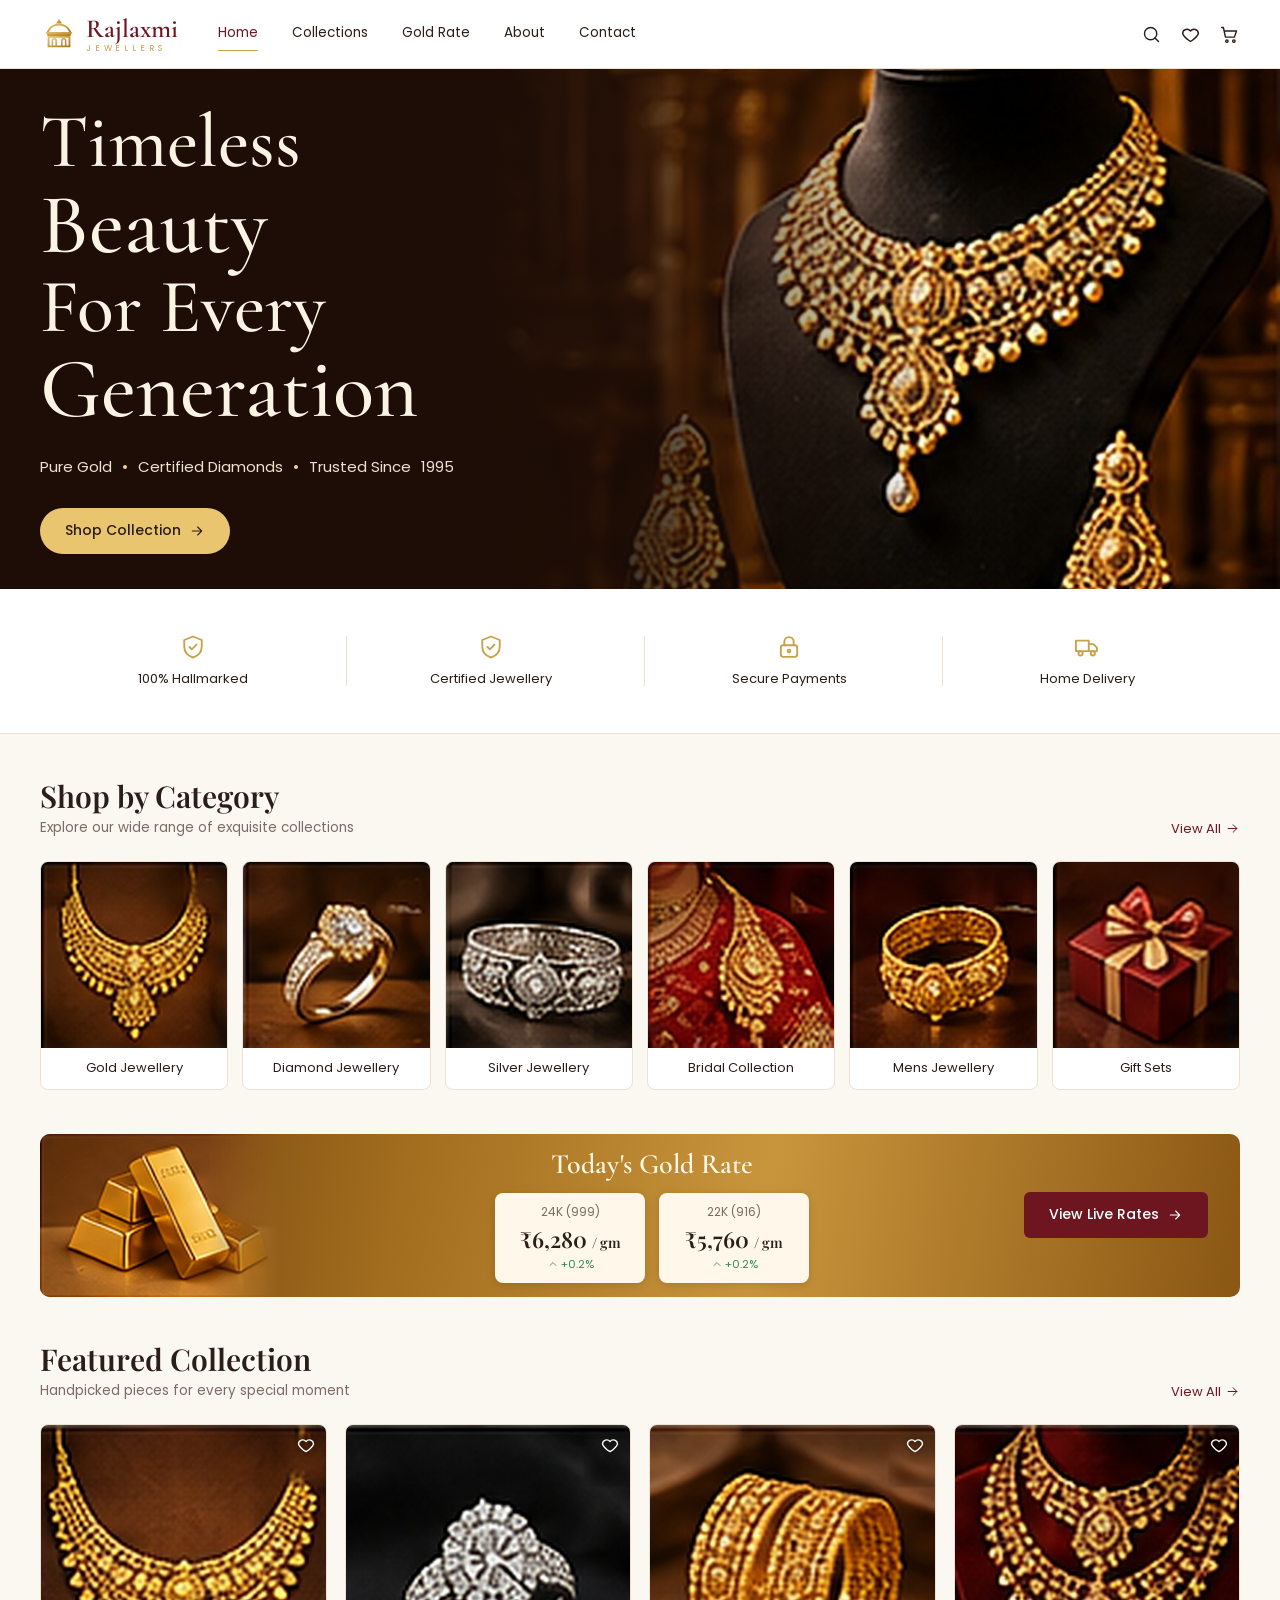
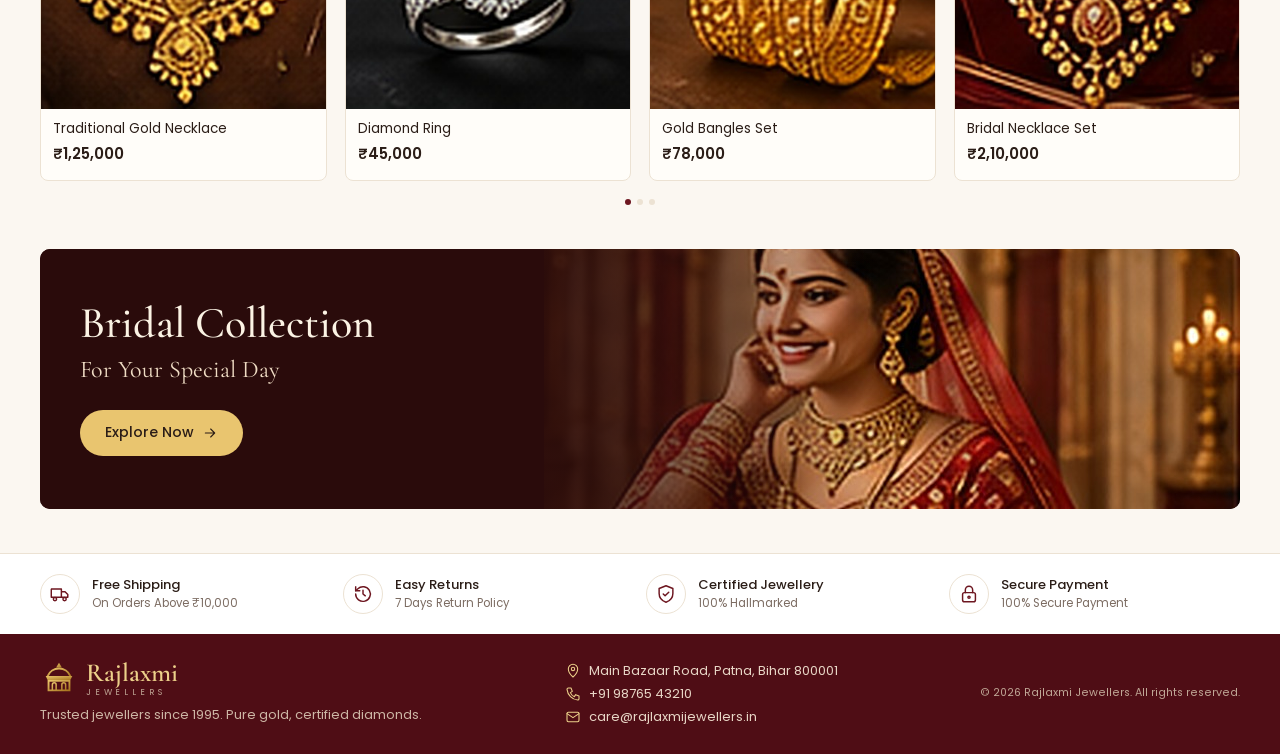
==== index.html @ 5b9be1eb "Add Rajlaxmi Jewellers storefront Static 8-page jewellery site: homepage, category, product, cart, c" ====
<!doctype html>
<html lang="en">
<head>
  <meta charset="utf-8">
  <meta name="viewport" content="width=device-width, initial-scale=1">
  <title>Rajlaxmi Jewellers | Timeless Gold &amp; Diamond Jewellery</title>
  <meta name="description" content="Pure gold, certified diamonds, trusted since 1995. Shop hallmarked necklaces, earrings, bangles and bridal jewellery.">
  <link rel="stylesheet" href="css/style.css">
</head>
<body>
  <header id="site-header"></header>

  <main>
    <section class="hero" style="padding:0">
      <div class="hero-img"><img src="images/hero.jpg" alt="Gold necklace and earrings set on a display bust"></div>
      <div class="container">
        <h1><span>Timeless</span><span class="big">Beauty</span><span>For Every</span><span class="big">Generation</span></h1>
        <p>Pure Gold <i>•</i> Certified Diamonds <i>•</i> Trusted Since <span id="since"></span></p>
        <a href="category.html" class="btn btn-gold">Shop Collection <span data-icon="arrow"></span></a>
      </div>
    </section>

    <div class="features" id="about">
      <div class="container">
        <div><span data-icon="shield"></span>100% Hallmarked</div>
        <div><span data-icon="shield"></span>Certified Jewellery</div>
        <div><span data-icon="lock"></span>Secure Payments</div>
        <div><span data-icon="truck"></span>Home Delivery</div>
      </div>
    </div>

    <section>
      <div class="container">
        <div class="sec-head">
          <div><h2>Shop by Category</h2><p>Explore our wide range of exquisite collections</p></div>
          <a class="link" href="category.html">View All <span data-icon="arrow"></span></a>
        </div>
        <div class="cat-grid" id="catGrid"></div>
      </div>
    </section>

    <section style="padding-top:0" id="gold-rate">
      <div class="container">
        <div class="gold-rate">
          <img src="images/gold-bars.jpg" alt="" aria-hidden="true">
          <div>
            <h3>Today's Gold Rate</h3>
            <div class="rates" id="rates"></div>
          </div>
          <a href="#gold-rate" class="btn btn-primary" id="liveRates">View Live Rates <span data-icon="arrow"></span></a>
        </div>
      </div>
    </section>

    <section style="padding-top:0">
      <div class="container">
        <div class="sec-head">
          <div><h2>Featured Collection</h2><p>Handpicked pieces for every special moment</p></div>
          <a class="link" href="category.html">View All <span data-icon="arrow"></span></a>
        </div>
        <div class="pgrid" id="featured"></div>
        <div class="dots"><i class="on"></i><i></i><i></i></div>
      </div>
    </section>

    <section style="padding-top:0">
      <div class="container">
        <div class="bridal">
          <img src="images/bridal.jpg" alt="Bride wearing traditional gold bridal jewellery">
          <div class="txt">
            <h2>Bridal Collection</h2>
            <p>For Your Special Day</p>
            <a href="category.html?cat=bridal" class="btn btn-gold">Explore Now <span data-icon="arrow"></span></a>
          </div>
        </div>
      </div>
    </section>
  </main>

  <div id="site-footer"></div>

  <script src="js/data.js"></script>
  <script src="js/app.js"></script>
  <script>
    $("#since").textContent = STORE.since;
    $("#catGrid").innerHTML = CATEGORIES.map((c) =>
      `<a class="cat-tile" href="category.html?cat=${c.id}"><img src="${c.img}" alt="${c.name}" loading="lazy"><span>${c.name}</span></a>`).join("");
    const r = STORE.goldRate;
    $("#rates").innerHTML = [["24K (999)", r.k24, r.change24], ["22K (916)", r.k22, r.change22]].map(([k, v, ch]) =>
      `<div class="rate"><small>${k}</small><b>${inr(v)} <em>/ gm</em></b><i>${icon("up")} +${ch}%</i></div>`).join("");
    $("#liveRates").onclick = (e) => { e.preventDefault(); toast(`Rates updated today · 24K ${inr(r.k24)}/gm`); };
    $("#featured").innerHTML = FEATURED.map((f) => productCard(findProduct(f.id), f)).join("");
    $$("[data-icon]").forEach((s) => (s.outerHTML = icon(s.dataset.icon)));
  </script>
</body>
</html>
---- css/style.css ----
@import url("https://fonts.googleapis.com/css2?family=Cormorant+Garamond:wght@500;600&family=Playfair+Display:wght@500;600&family=Poppins:wght@300;400;500;600&display=swap");

:root {
  --maroon: #6d1620;
  --maroon-d: #4f0d15;
  --gold: #c9a14a;
  --gold-l: #ecd08a;
  --gold-btn: #e9c56f;
  --gold-soft: #f8ecd2;
  --cream: #fbf7f1;
  --card: #fffdf9;
  --ink: #2b1d17;
  --muted: #7c6c62;
  --line: #ece2d3;
  --green: #2e8b57;
  --red: #c0392b;
  --radius: 8px;
  --shadow: 0 4px 18px rgba(79, 13, 21, 0.08);
  --display: "Cormorant Garamond", Georgia, serif;
  --serif: "Playfair Display", Georgia, serif;
  --sans: "Poppins", system-ui, sans-serif;
}

* { box-sizing: border-box; margin: 0; padding: 0; }
html { scroll-behavior: smooth; }
body { font-family: var(--sans); color: var(--ink); background: var(--cream); font-size: 14px; line-height: 1.55; overflow-x: hidden; }
a { color: inherit; text-decoration: none; }
button, input, select { font: inherit; color: inherit; }
button { cursor: pointer; background: none; border: 0; }
img, svg { display: block; max-width: 100%; }
h1, h2, h3 { font-family: var(--serif); font-weight: 500; line-height: 1.2; color: var(--ink); }
.container { width: min(1200px, 100% - 32px); margin-inline: auto; }
.narrow { width: min(760px, 100% - 32px); }
.muted { color: var(--muted); }
.ic { width: 20px; height: 20px; flex: none; }
[hidden] { display: none !important; }

/* Buttons */
.btn { display: inline-flex; align-items: center; justify-content: center; gap: 8px; padding: 11px 24px; border-radius: 6px; font-weight: 500; transition: .2s; border: 1px solid transparent; white-space: nowrap; }
.btn .ic { width: 16px; height: 16px; }
.btn-primary { background: var(--maroon); color: #fff; }
.btn-primary:hover { background: var(--maroon-d); }
.btn-primary:disabled { opacity: .7; cursor: wait; }
.btn-gold { background: var(--gold-btn); color: var(--ink); border-radius: 30px; }
.btn-gold:hover { background: var(--gold-l); }
.btn-soft { background: var(--gold-soft); color: var(--maroon-d); }
.btn-soft:hover { background: #f3e0b8; }
.btn-sm { padding: 8px 16px; font-size: 13px; }
.btn-block { width: 100%; padding: 14px; }
.link { color: var(--maroon); font-size: 13px; display: inline-flex; align-items: center; gap: 4px; }
.link .ic { width: 15px; height: 15px; }

/* Header */
#site-header { background: #fff; border-bottom: 1px solid var(--line); position: sticky; top: 0; z-index: 20; }
.header-row { display: flex; align-items: center; gap: 40px; height: 68px; position: relative; }
.logo { display: flex; align-items: center; gap: 8px; }
.logo-mark { width: 38px; height: 38px; }
.logo span { display: flex; flex-direction: column; line-height: 1; }
.logo b { font-family: var(--display); font-size: 26px; font-weight: 600; color: var(--maroon); }
.logo small { font-size: 8.5px; letter-spacing: .45em; color: var(--gold); margin-top: 2px; }
.nav { display: flex; gap: 34px; }
.nav a { font-size: 13.5px; padding: 6px 0; border-bottom: 1.5px solid transparent; }
.nav a:hover, .nav a.active { color: var(--maroon); border-color: var(--gold); }
.header-actions { margin-left: auto; display: flex; gap: 18px; align-items: center; }
.icon-btn { position: relative; display: grid; place-items: center; color: var(--ink); }
.icon-btn:hover { color: var(--maroon); }
.icon-btn .ic { width: 21px; height: 21px; }
.cart-count { position: absolute; top: -6px; right: -8px; background: var(--maroon); color: #fff; font-style: normal; font-size: 10px; min-width: 16px; height: 16px; border-radius: 8px; display: grid; place-items: center; padding: 0 4px; }
.menu-btn { display: none; }
.search-bar { display: flex; gap: 8px; padding: 0 0 14px; }
.search-bar input { flex: 1; min-width: 0; border: 1px solid var(--line); border-radius: 6px; padding: 9px 14px; outline: none; background: var(--cream); }

/* Hero */
.hero { position: relative; background: #1d0d06; color: #fff; overflow: hidden; }
.hero-img { position: absolute; inset: 0 0 0 auto; width: 62%; }
.hero-img img { width: 100%; height: 100%; object-fit: cover; }
.hero-img::before { content: ""; position: absolute; inset: 0; background: linear-gradient(90deg, #1d0d06 0%, #1d0d06cc 20%, transparent 55%); z-index: 1; }
.hero .container { position: relative; z-index: 2; min-height: 520px; display: flex; flex-direction: column; justify-content: center; align-items: flex-start; }
.hero h1 { font-family: var(--display); font-weight: 500; font-size: clamp(42px, 6vw, 76px); line-height: 1.02; color: #fbf3e4; }
.hero h1 span { display: block; }
.hero h1 .big { font-size: 1.12em; }
.hero p { margin: 22px 0 30px; font-size: 15px; color: #f0e2cf; display: flex; gap: 10px; flex-wrap: wrap; }
.hero p i { font-style: normal; color: var(--gold-l); }

/* Feature row */
.features { background: #fff; border-bottom: 1px solid var(--line); padding: 0; }
.features .container { display: grid; grid-template-columns: repeat(4, 1fr); }
.features div { display: flex; flex-direction: column; align-items: center; gap: 8px; padding: 22px 8px; font-size: 13px; position: relative; text-align: center; }
.features div + div::before { content: ""; position: absolute; left: 0; top: 25%; bottom: 25%; width: 1px; background: var(--line); }
.features .ic { width: 28px; height: 28px; color: var(--gold); }

/* Sections */
section { padding: 44px 0; }
.sec-head { display: flex; align-items: flex-end; justify-content: space-between; gap: 16px; margin-bottom: 22px; }
.sec-head h2 { font-size: 30px; font-weight: 600; }
.sec-head p { color: var(--muted); font-size: 13.5px; margin-top: 4px; }

/* Category tiles */
.cat-grid { display: grid; grid-template-columns: repeat(6, 1fr); gap: 14px; }
.cat-tile { background: #fff; border: 1px solid var(--line); border-radius: var(--radius); overflow: hidden; text-align: center; transition: .25s; }
.cat-tile:hover { box-shadow: var(--shadow); transform: translateY(-3px); }
.cat-tile img { aspect-ratio: 1; width: 100%; object-fit: cover; }
.cat-tile span { display: block; padding: 10px 6px; font-size: 13px; }

/* Gold rate */
.gold-rate { position: relative; border-radius: 10px; overflow: hidden; background: linear-gradient(100deg, #6b3d0e 0%, #a26d1e 30%, #c9953c 60%, #8a5714 100%); display: grid; grid-template-columns: 240px 1fr auto; align-items: center; gap: 24px; padding-right: 32px; min-height: 160px; }
.gold-rate > img { height: 100%; width: 100%; object-fit: cover; -webkit-mask-image: linear-gradient(90deg, #000 70%, transparent); mask-image: linear-gradient(90deg, #000 70%, transparent); }
.gold-rate h3 { font-family: var(--display); font-size: 28px; color: #fff8e8; text-align: center; margin-bottom: 12px; font-weight: 600; }
.rates { display: flex; gap: 14px; justify-content: center; flex-wrap: wrap; }
.rate { background: #fff8ea; border-radius: 8px; padding: 10px 22px; text-align: center; min-width: 150px; box-shadow: 0 2px 10px #0002; }
.rate small { display: block; font-size: 12px; color: var(--muted); }
.rate b { font-family: var(--serif); font-size: 22px; font-weight: 600; color: var(--ink); }
.rate b em { font-style: normal; font-size: 14px; }
.rate i { display: flex; align-items: center; justify-content: center; gap: 2px; font-style: normal; font-size: 11px; color: var(--green); }
.rate i .ic { width: 12px; height: 12px; }

/* Product card */
.pgrid { display: grid; grid-template-columns: repeat(4, 1fr); gap: 18px; }
.pgrid.cols-3 { grid-template-columns: repeat(3, 1fr); gap: 14px; }
.pcard { position: relative; background: var(--card); border: 1px solid var(--line); border-radius: var(--radius); overflow: hidden; transition: .25s; min-width: 0; }
.pcard:hover { box-shadow: var(--shadow); transform: translateY(-3px); }
.pcard-img { display: block; aspect-ratio: 1 / 1; overflow: hidden; background: #2a1408; }
.cols-3 .pcard-img { aspect-ratio: 73 / 86; }
.pcard-img img { width: 100%; height: 100%; object-fit: cover; transition: transform .4s; }
.pcard:hover .pcard-img img { transform: scale(1.05); }
.wish { position: absolute; top: 10px; right: 10px; color: #fff; filter: drop-shadow(0 1px 2px #0008); }
.wish .ic { width: 20px; height: 20px; }
.wish.on { color: #e14b5a; }
.wish.on .ic { fill: currentColor; }
.pcard-body { padding: 10px 12px 14px; display: flex; flex-direction: column; gap: 2px; }
.pcard-name { font-size: 13.5px; }
.pcard-name:hover { color: var(--maroon); }
.pcard-price { font-size: 15px; font-weight: 600; }
.dots { display: flex; justify-content: center; gap: 6px; margin-top: 18px; }
.dots i { width: 6px; height: 6px; border-radius: 50%; background: var(--line); }
.dots i.on { background: var(--maroon); }

/* Bridal banner */
.bridal { position: relative; border-radius: 10px; overflow: hidden; background: #2a0b0b; min-height: 260px; display: flex; align-items: center; }
.bridal img { position: absolute; inset: 0 0 0 auto; width: 58%; height: 100%; object-fit: cover; }
.bridal::before { content: ""; position: absolute; inset: 0; background: linear-gradient(90deg, #2a0b0b 38%, #2a0b0bb0 50%, transparent 70%); z-index: 1; }
.bridal .txt { position: relative; z-index: 2; padding: 36px 40px; }
.bridal h2 { font-family: var(--display); font-size: 44px; color: #fbf3e4; font-weight: 500; line-height: 1; }
.bridal p { font-family: var(--display); font-size: 24px; color: #efdcc4; margin: 6px 0 22px; }

/* Service strip + footer */
.service-strip { background: #fff; border-top: 1px solid var(--line); }
.service-strip .container { display: grid; grid-template-columns: repeat(4, 1fr); gap: 12px; padding: 20px 0; }
.service-strip div { display: flex; align-items: center; gap: 12px; }
.service-strip .ic { width: 22px; height: 22px; padding: 8px; border: 1px solid var(--line); border-radius: 50%; color: var(--maroon); box-sizing: content-box; }
.service-strip b { display: block; font-size: 13px; font-weight: 500; }
.service-strip small { display: block; font-size: 11.5px; color: var(--muted); }
.footer { background: var(--maroon-d); color: #e8d6c6; font-size: 13px; }
.footer .container { display: flex; justify-content: space-between; align-items: center; gap: 24px; padding: 24px 0; flex-wrap: wrap; }
.footer .logo b { color: var(--gold-l); }
.footer .container > div:first-child p { margin-top: 8px; color: #cdb6a5; }
.footer p { display: flex; gap: 8px; align-items: center; margin: 3px 0; }
.footer p .ic { width: 16px; height: 16px; color: var(--gold-l); }
.footer small { color: #bfa695; }

/* Breadcrumb */
.crumbs { font-size: 12.5px; color: var(--muted); padding: 18px 0; display: flex; gap: 8px; flex-wrap: wrap; }
.crumbs a:hover { color: var(--maroon); }
.crumbs b { font-weight: 400; color: var(--ink); }

/* Category page */
.shop { display: grid; grid-template-columns: 220px 1fr; gap: 32px; padding-bottom: 50px; align-items: start; }
.shop > * { min-width: 0; }
.filters h4 { font-size: 14px; font-weight: 600; margin: 4px 0 12px; }
.fgroup { margin-bottom: 26px; }
.fcats a { display: block; padding: 7px 12px; font-size: 13px; border-radius: 4px; }
.fcats a.active { background: var(--gold-soft); color: var(--maroon); }
.fcats a:hover { color: var(--maroon); }
.fgroup label { display: flex; align-items: center; gap: 10px; font-size: 13px; padding: 4px 0; cursor: pointer; }
input[type="checkbox"], input[type="radio"] { accent-color: var(--maroon); width: 15px; height: 15px; }
.range { position: relative; height: 18px; }
.range input { position: absolute; inset: 0; width: 100%; pointer-events: none; appearance: none; -webkit-appearance: none; background: none; z-index: 2; }
.range input::-webkit-slider-thumb { pointer-events: auto; -webkit-appearance: none; width: 14px; height: 14px; border-radius: 50%; background: var(--maroon); cursor: pointer; }
.range input::-moz-range-thumb { pointer-events: auto; width: 14px; height: 14px; border: 0; border-radius: 50%; background: var(--maroon); cursor: pointer; }
.range .track { position: absolute; top: 8px; left: 0; right: 0; height: 2px; background: var(--line); }
.range .fill { position: absolute; top: 8px; height: 2px; background: var(--maroon); }
.range-vals { font-size: 12px; color: var(--muted); margin-top: 8px; }
.select { border: 1px solid var(--line); background: #fff; border-radius: 6px; padding: 8px 12px; font-size: 13px; outline: none; }
.shop-head { display: flex; justify-content: space-between; align-items: flex-start; gap: 12px; margin-bottom: 18px; flex-wrap: wrap; }
.shop-head h1 { font-size: 26px; font-weight: 600; }
.shop-head p { font-size: 12.5px; color: var(--muted); }
.shop-head label { font-size: 12.5px; display: flex; align-items: center; gap: 10px; }
.filter-toggle { display: none; }
.empty { text-align: center; padding: 50px 20px; background: #fff; border: 1px dashed var(--line); border-radius: var(--radius); }

/* Product page */
.pdp { display: grid; grid-template-columns: 1.15fr 1fr; gap: 40px; padding-bottom: 36px; }
.pdp > * { min-width: 0; }
.gallery { display: grid; grid-template-columns: 76px 1fr; gap: 12px; align-self: start; }
.thumbs { display: flex; flex-direction: column; gap: 10px; }
.thumbs button { aspect-ratio: 1; border-radius: 6px; overflow: hidden; border: 1.5px solid var(--line); background: #fff; display: grid; place-items: center; color: var(--muted); }
.thumbs button.active { border-color: var(--gold); }
.thumbs img { width: 100%; height: 100%; object-fit: cover; }
.thumbs .ic { width: 22px; height: 22px; }
.main-img { position: relative; border-radius: 8px; overflow: hidden; aspect-ratio: 161 / 208; background: #3a0d12; max-height: 640px; }
.main-img img { width: 100%; height: 100%; object-fit: cover; }
.main-img .wish { top: 14px; right: 14px; }
.pinfo .tag { display: inline-block; background: var(--gold-l); color: var(--ink); font-size: 11px; padding: 2px 8px; border-radius: 3px; }
.pinfo h1 { font-size: 30px; font-weight: 600; margin: 8px 0 4px; }
.code { font-size: 12.5px; color: var(--muted); }
.rating { display: flex; align-items: center; gap: 6px; margin: 8px 0 16px; font-size: 12.5px; color: var(--muted); }
.star-row { display: inline-flex; gap: 1px; color: #d8cbb5; }
.star-row .ic { width: 15px; height: 15px; fill: currentColor; stroke: none; }
.star-row .ic.on { color: #e8a317; }
.price-line { display: flex; justify-content: space-between; align-items: flex-end; flex-wrap: wrap; gap: 8px; }
.price-line b { font-family: var(--serif); font-size: 34px; font-weight: 600; }
.stock { color: var(--green); font-size: 12.5px; display: flex; align-items: center; gap: 6px; }
.stock::before { content: ""; width: 8px; height: 8px; border-radius: 50%; background: currentColor; }
.opt { margin-top: 20px; }
.opt h4 { font-size: 13px; font-weight: 500; margin-bottom: 8px; }
.chips { display: flex; gap: 10px; flex-wrap: wrap; }
.chip { border: 1px solid var(--line); background: #fff; padding: 8px 14px; border-radius: 4px; font-size: 13px; }
.chip.active { border: 1.5px solid var(--ink); font-weight: 500; }
.opt .select { width: 100%; padding: 11px 12px; }
.buy-grid { display: grid; grid-template-columns: auto 1fr; gap: 12px 16px; margin-top: 24px; align-items: center; }
.buy-grid .btn-soft { grid-column: 2; }
.qty { display: inline-flex; align-items: center; border: 1px solid var(--line); border-radius: 4px; background: #fff; }
.qty button { width: 34px; height: 38px; font-size: 18px; color: var(--muted); }
.qty button:hover { color: var(--maroon); }
.qty input { width: 40px; text-align: center; border: 0; outline: none; background: none; }
.qty.sm button { width: 28px; height: 30px; font-size: 16px; }
.qty.sm input { width: 30px; }
.trust-row { display: grid; grid-template-columns: repeat(4, 1fr); gap: 8px; margin: 28px 0; }
.trust-row div { display: flex; align-items: center; gap: 6px; font-size: 11.5px; color: var(--muted); }
.trust-row .ic { width: 22px; height: 22px; color: var(--gold); }
.tab-btns { display: flex; gap: 46px; border-bottom: 1px solid var(--line); overflow-x: auto; }
.tab-btns button { padding: 10px 0; font-size: 13.5px; color: var(--muted); border-bottom: 2px solid transparent; white-space: nowrap; }
.tab-btns button.active { color: var(--maroon); border-color: var(--maroon); font-weight: 500; }
.tab-pane { display: none; padding: 18px 0 40px; font-size: 13.5px; color: #4a3b33; }
.tab-pane.active { display: block; }
.tab-pane ul { padding-left: 20px; margin-top: 12px; }
.tab-pane li { margin: 6px 0; }
.tab-pane li::marker { color: var(--maroon); }
.spec { width: 100%; border-collapse: collapse; }
.spec td { padding: 9px 0; border-bottom: 1px solid var(--line); }
.spec td:first-child { color: var(--muted); width: 40%; }
.review { padding: 12px 0; border-bottom: 1px solid var(--line); }

/* Cart */
.cart-head { display: flex; justify-content: space-between; align-items: baseline; margin: 30px 0 22px; }
.cart-head h1 { font-size: 30px; font-weight: 600; }
.cart-head h1 small { font-family: var(--sans); font-size: 14px; font-weight: 400; color: var(--muted); }
.cart-head button { color: var(--red); font-size: 13px; }
.citem { display: grid; grid-template-columns: auto 104px 1fr auto; gap: 18px; align-items: center; padding: 14px 0; border-bottom: 1px solid var(--line); }
.citem .thumb { aspect-ratio: 1; border-radius: 6px; overflow: hidden; }
.citem .thumb img { width: 100%; height: 100%; object-fit: cover; }
.citem h4 { font-size: 14.5px; font-weight: 500; }
.citem small { font-size: 12.5px; color: var(--muted); }
.citem .right { display: flex; flex-direction: column; justify-content: space-between; align-items: flex-end; align-self: stretch; padding: 4px 0; }
.citem .right b { font-weight: 500; font-size: 15px; }
.citem .x { color: var(--muted); }
.citem .x:hover { color: var(--red); }
.citem .x .ic { width: 16px; height: 16px; }
.citem .qty { margin-top: 12px; }
.citem.off .thumb, .citem.off h4, .citem.off .right b { opacity: .45; }
.price-box { border-top: 1px solid var(--line); margin: 26px 0 56px; padding-top: 22px; }
.price-box h3 { font-size: 21px; margin-bottom: 14px; }
.sum-row { display: flex; justify-content: space-between; padding: 6px 0; font-size: 14px; color: #4a3b33; }
.sum-row.total { border-top: 1px solid var(--line); margin-top: 10px; padding-top: 16px; font-size: 19px; font-weight: 600; color: var(--ink); }
.price-box .btn { margin-top: 18px; }

/* Checkout */
.stepper { list-style: none; display: flex; justify-content: center; align-items: flex-start; margin: 26px 0 30px; }
.stepper li { display: flex; flex-direction: column; align-items: center; gap: 4px; font-size: 12.5px; color: var(--muted); position: relative; width: 120px; }
.stepper li:not(:last-child)::after { content: ""; position: absolute; top: 13px; left: calc(50% + 20px); width: calc(100% - 40px); height: 1px; background: var(--line); }
.stepper li span { width: 26px; height: 26px; border-radius: 50%; display: grid; place-items: center; font-size: 12px; background: #eee6da; color: var(--muted); }
.stepper li em { font-style: normal; }
.stepper li.active { color: var(--maroon); font-weight: 500; }
.stepper li.active span { background: var(--maroon); color: #fff; }
.stepper.inline li { flex-direction: row; gap: 10px; width: 170px; }
.stepper.inline li:not(:last-child)::after { top: 13px; left: auto; right: 10px; width: 46px; }
.checkout { display: grid; grid-template-columns: 1fr 1fr; gap: 48px; }
.checkout > * { min-width: 0; }
.checkout h2 { font-size: 21px; font-weight: 600; margin-bottom: 16px; }
.field { margin-bottom: 14px; }
.field label { display: block; font-size: 12.5px; margin-bottom: 5px; }
.field input, .field select { width: 100%; border: 1px solid var(--line); border-radius: 5px; padding: 10px 12px; background: #fff; outline: none; }
.field input:focus, .field select:focus { border-color: var(--gold); box-shadow: 0 0 0 3px #c9a14a22; }
.field.err input, .field.err select { border-color: var(--red); }
.field .msg { color: var(--red); font-size: 11.5px; display: none; margin-top: 3px; }
.field.err .msg { display: block; }
.mini-item { display: grid; grid-template-columns: 52px 1fr; gap: 14px; align-items: start; padding: 10px 0; font-size: 13px; }
.mini-item img { width: 52px; height: 52px; border-radius: 4px; object-fit: cover; }
.mini-item b { display: block; text-align: right; font-weight: 500; margin-top: 4px; }
.mini-list { border-bottom: 1px solid var(--line); padding-bottom: 10px; margin-bottom: 14px; }
.default-addr { display: flex; gap: 8px; align-items: center; margin-top: 18px; font-size: 13px; }
.checkout-cta { margin: 26px 0 56px; }

/* Payment */
.pay-title { font-size: 16px; font-weight: 500; margin-bottom: 12px; }
.pay-opt { display: flex; align-items: center; gap: 14px; border: 1px solid var(--line); border-radius: 6px; padding: 14px 16px; margin-bottom: 10px; cursor: pointer; background: #fff; font-size: 13.5px; flex-wrap: wrap; }
.pay-opt:has(input:checked) { border-color: var(--maroon); background: #fffaf3; }
.pay-opt input { width: 18px; height: 18px; }
.pay-opt .logos { margin-left: auto; display: flex; gap: 5px; }
.pay-opt .logos i { font-style: normal; font-size: 10px; font-weight: 700; padding: 2px 6px; border-radius: 3px; border: 1px solid var(--line); background: #fff; }
.pay-extra { padding: 4px 16px 14px 48px; margin: -6px 0 10px; display: none; }
.pay-opt:has(input:checked) + .pay-extra { display: block; }
.pay-extra .field { margin-bottom: 10px; }
.pay-extra .row { display: grid; grid-template-columns: 1fr 1fr; gap: 10px; }
.secure-box { display: flex; gap: 12px; align-items: center; margin: 24px 0; }
.secure-box .ic { width: 28px; height: 28px; color: var(--gold); }
.secure-box b { font-weight: 500; font-size: 13.5px; }
.secure-box small { display: block; color: var(--muted); font-size: 12px; }

/* Success */
.success { text-align: center; padding: 50px 0 60px; }
.tick { width: 74px; height: 74px; border-radius: 50%; background: var(--green); color: #fff; display: grid; place-items: center; margin: 0 auto 22px; animation: pop .45s ease; }
.tick .ic { width: 40px; height: 40px; stroke-width: 2.6; }
@keyframes pop { from { transform: scale(.4); opacity: 0; } }
.success h1 { font-size: 28px; font-weight: 600; }
.success > p { color: var(--muted); margin-top: 10px; font-size: 13.5px; }
.order-kv { text-align: left; border: 1px solid var(--line); border-radius: 6px; padding: 8px 20px; margin: 30px 0; background: #fff; }
.order-kv div { display: flex; justify-content: space-between; gap: 12px; padding: 9px 0; font-size: 13.5px; color: var(--muted); }
.order-kv div + div { border-top: 1px solid #f3ece2; }
.order-kv b { color: var(--ink); font-weight: 500; text-align: right; }
.success .text-link { display: inline-block; margin-top: 18px; color: var(--maroon); text-decoration: underline; text-underline-offset: 4px; font-weight: 500; }

/* Account */
.acct { display: grid; grid-template-columns: 200px 1fr; gap: 40px; padding: 30px 0 60px; align-items: start; }
.acct > * { min-width: 0; }
.acct-side h3 { font-family: var(--sans); font-size: 14.5px; font-weight: 500; margin-bottom: 14px; }
.acct-side a { display: flex; align-items: center; gap: 10px; padding: 9px 12px; font-size: 13px; border-radius: 4px; }
.acct-side a .ic { width: 17px; height: 17px; }
.acct-side a.active { background: var(--gold-soft); color: var(--maroon); }
.acct-side a:hover { color: var(--maroon); }
.acct h1 { font-size: 24px; font-weight: 600; margin-bottom: 18px; }
.acct-pane { display: none; }
.acct-pane.active { display: block; }
.ocard { background: #fff; border: 1px solid var(--line); border-radius: 6px; padding: 14px 18px; margin-bottom: 12px; display: grid; grid-template-columns: 1fr auto; gap: 6px 12px; }
.ocard b { font-weight: 500; }
.ocard .date { font-size: 12.5px; color: var(--muted); }
.ocard .amt { text-align: right; font-weight: 600; }
.ocard .view { color: var(--maroon); font-size: 12.5px; text-align: right; align-self: center; }
.ocard .details { grid-column: 1 / -1; border-top: 1px solid var(--line); margin-top: 6px; padding-top: 6px; }
.badge { display: inline-block; justify-self: start; font-size: 11.5px; padding: 3px 12px; border-radius: 4px; }
.b-processing { background: #fbe9c8; color: #9a6510; }
.b-delivered { background: #dcefe3; color: var(--green); }
.b-cancelled { background: #f8dcd8; color: var(--red); }
.stat-grid { display: grid; grid-template-columns: repeat(3, 1fr); gap: 12px; }
.stat { background: #fff; border: 1px solid var(--line); border-radius: 6px; padding: 16px; }
.stat b { font-family: var(--serif); font-size: 26px; display: block; }
.stat small { color: var(--muted); }
.panel { background: #fff; border: 1px solid var(--line); border-radius: 6px; padding: 20px; }
.form-2 { display: grid; grid-template-columns: 1fr 1fr; gap: 0 14px; }

/* Toast */
.toast { position: fixed; left: 50%; bottom: 24px; transform: translate(-50%, 120px); background: var(--ink); color: #fff; padding: 10px 18px; border-radius: 30px; display: flex; gap: 8px; align-items: center; transition: .3s; z-index: 99; font-size: 13px; }
.toast .ic { color: var(--gold-l); width: 17px; height: 17px; }
.toast.show { transform: translate(-50%, 0); }

/* ---------- Responsive ---------- */
@media (max-width: 1000px) {
  .header-row { gap: 20px; }
  .nav { gap: 20px; }
  .cat-grid { grid-template-columns: repeat(3, 1fr); }
  .gold-rate { grid-template-columns: 1fr; padding: 0 20px 24px; text-align: center; }
  .gold-rate > img { height: 140px; -webkit-mask-image: linear-gradient(180deg, #000 60%, transparent); mask-image: linear-gradient(180deg, #000 60%, transparent); }
  .gold-rate .btn { justify-self: center; }
  .service-strip .container { grid-template-columns: repeat(2, 1fr); }
}
@media (max-width: 820px) {
  .menu-btn { display: grid; }
  .nav { display: none; position: absolute; top: 68px; left: -16px; right: -16px; background: #fff; flex-direction: column; gap: 0; padding: 4px 16px; border-bottom: 1px solid var(--line); }
  .nav.open { display: flex; }
  .nav a { padding: 12px 0; border-bottom: 1px solid var(--line); }
  .hero-img { width: 100%; opacity: .55; }
  .hero-img::before { background: linear-gradient(90deg, #1d0d06 0%, #1d0d0699 60%, transparent); }
  .hero .container { min-height: 440px; }
  .pgrid { grid-template-columns: repeat(2, 1fr); }
  .shop, .pdp, .checkout, .acct { grid-template-columns: 1fr; }
  .filters { display: none; }
  .filters.open { display: block; background: #fff; border: 1px solid var(--line); border-radius: 8px; padding: 18px; }
  .filter-toggle { display: inline-flex; }
  .bridal img { width: 100%; opacity: .5; }
  .bridal::before { background: linear-gradient(90deg, #2a0b0b 10%, transparent); }
  .acct-side { display: flex; overflow-x: auto; gap: 4px; }
  .acct-side h3 { display: none; }
  .acct-side a { white-space: nowrap; }
}
@media (max-width: 560px) {
  section { padding: 32px 0; }
  .logo b { font-size: 22px; }
  .header-actions { gap: 14px; }
  .features .container { grid-template-columns: repeat(2, 1fr); }
  .features div:nth-child(3)::before { display: none; }
  .cat-grid { grid-template-columns: repeat(2, 1fr); }
  .sec-head h2 { font-size: 24px; }
  .pgrid, .pgrid.cols-3 { grid-template-columns: repeat(2, minmax(0, 1fr)); gap: 12px; }
  .gallery { grid-template-columns: 1fr; }
  .thumbs { flex-direction: row; order: 2; }
  .thumbs button { width: 56px; }
  .trust-row { grid-template-columns: repeat(2, 1fr); }
  .tab-btns { gap: 24px; }
  .citem { grid-template-columns: auto 72px 1fr; }
  .citem .right { grid-column: 2 / -1; flex-direction: row; align-items: center; }
  .service-strip .container { grid-template-columns: 1fr; }
  .stat-grid, .form-2, .pay-extra .row { grid-template-columns: 1fr; }
  .stepper.inline li { width: auto; font-size: 0; }
  .stepper.inline li:not(:last-child) { margin-right: 50px; }
  .stepper.inline li:not(:last-child)::after { right: -40px; width: 30px; }
  .bridal h2 { font-size: 34px; }
}
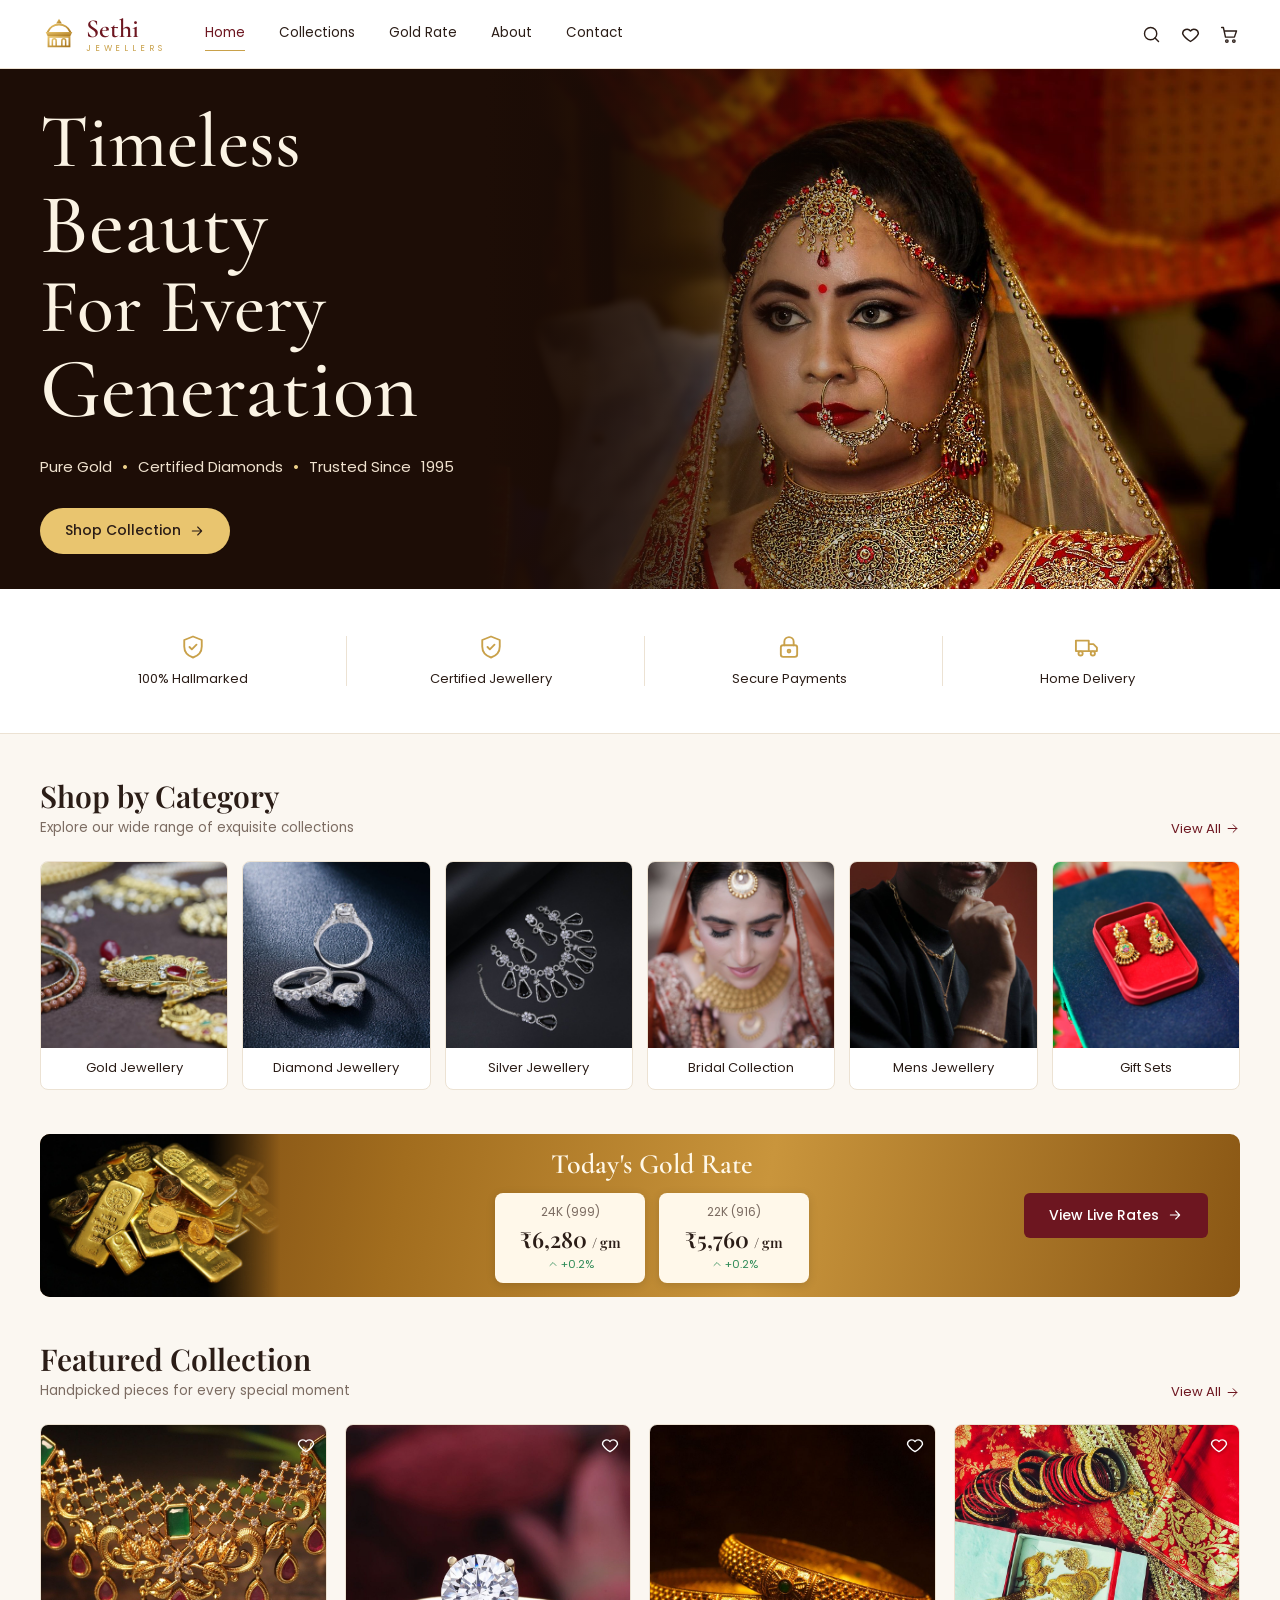
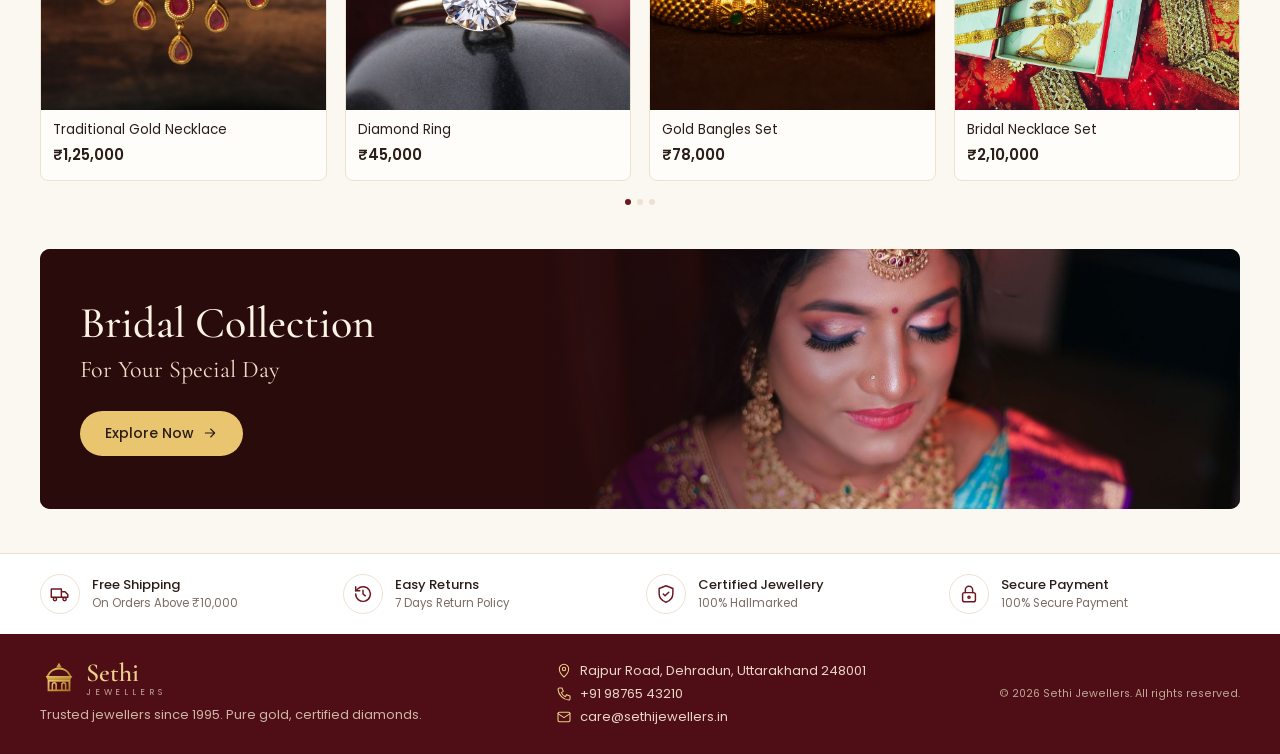
==== commit 05441315: "Rebrand to Sethi Jewellers, Dehradun; use high-quality photos - Rename store to Sethi Jewellers with" ====
--- a/index.html
+++ b/index.html
@@ -3,7 +3,7 @@
 <head>
   <meta charset="utf-8">
   <meta name="viewport" content="width=device-width, initial-scale=1">
-  <title>Rajlaxmi Jewellers | Timeless Gold &amp; Diamond Jewellery</title>
+  <title>Sethi Jewellers | Timeless Gold &amp; Diamond Jewellery</title>
   <meta name="description" content="Pure gold, certified diamonds, trusted since 1995. Shop hallmarked necklaces, earrings, bangles and bridal jewellery.">
   <link rel="stylesheet" href="css/style.css">
 </head>
@@ -12,7 +12,7 @@
 
   <main>
     <section class="hero" style="padding:0">
-      <div class="hero-img"><img src="images/hero.jpg" alt="Gold necklace and earrings set on a display bust"></div>
+      <div class="hero-img"><img src="images/hero.jpg" alt="Bride wearing a traditional gold necklace, nath and earrings"></div>
       <div class="container">
         <h1><span>Timeless</span><span class="big">Beauty</span><span>For Every</span><span class="big">Generation</span></h1>
         <p>Pure Gold <i>•</i> Certified Diamonds <i>•</i> Trusted Since <span id="since"></span></p>
